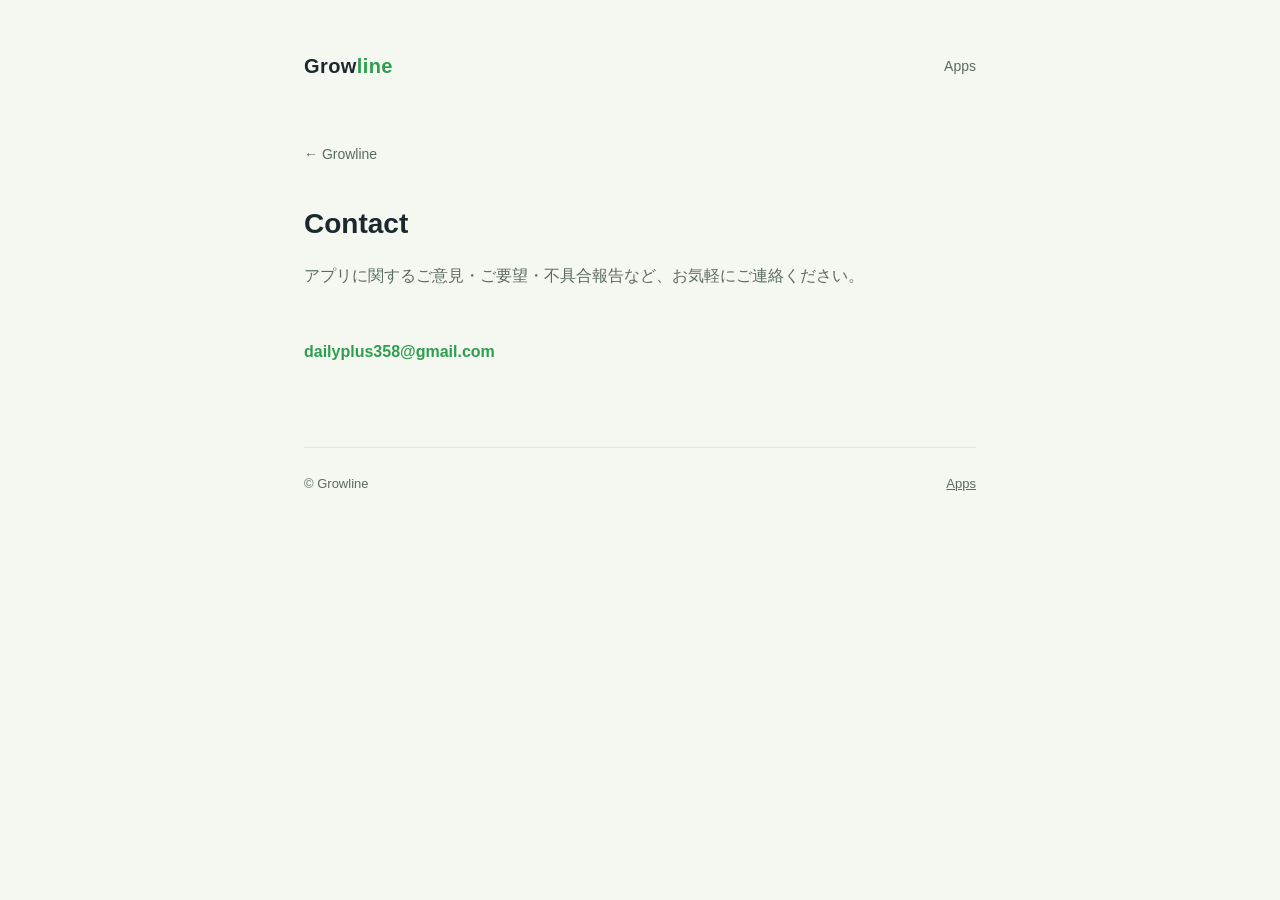
==== contact/index.html @ 9c09496f "Initial Growline site: Daily+ の紹介・プライバシーポリシー・利用規約を公開" ====
<!doctype html>
<html lang="ja">
<head>
<meta charset="utf-8">
<meta name="viewport" content="width=device-width, initial-scale=1">
<title>Contact | Growline</title>
<meta name="description" content="Growlineへのお問い合わせ">
<link rel="stylesheet" href="../assets/css/style.css">
</head>
<body>
<div class="wrap">
  <header class="site-header">
    <a class="logo" href="../">Grow<span>line</span></a>
    <nav class="site-nav">
      <a href="../">Apps</a>
    </nav>
  </header>

  <main>
    <a class="back-link" href="../">&larr; Growline</a>
    <h1>Contact</h1>
    <p class="lede">アプリに関するご意見・ご要望・不具合報告など、お気軽にご連絡ください。</p>
    <a class="contact-email" href="mailto:dailyplus358@gmail.com">dailyplus358@gmail.com</a>
  </main>

  <footer class="site-footer">
    <span>&copy; Growline</span>
    <a href="../">Apps</a>
  </footer>
</div>
</body>
</html>
---- assets/css/style.css ----
:root {
  --ink: #1c2830;
  --ink-soft: #5b6b63;
  --bg: #f5f7f1;
  --surface: #ffffff;
  --line: #e2e6dd;
  --accent: #2f9e4f;
  --accent-soft: #8bc63f;
  --max-width: 720px;
}

@media (prefers-color-scheme: dark) {
  :root {
    --ink: #eaf1ec;
    --ink-soft: #a7b3ac;
    --bg: #10161a;
    --surface: #171f24;
    --line: #263038;
    --accent: #4fc873;
    --accent-soft: #a8db5c;
  }
}

* {
  box-sizing: border-box;
}

body {
  margin: 0;
  background: var(--bg);
  color: var(--ink);
  font-family: -apple-system, BlinkMacSystemFont, "Hiragino Sans", "Yu Gothic", "Noto Sans JP", sans-serif;
  line-height: 1.8;
  -webkit-font-smoothing: antialiased;
}

.wrap {
  max-width: var(--max-width);
  margin: 0 auto;
  padding: 48px 24px 80px;
}

header.site-header {
  display: flex;
  align-items: center;
  justify-content: space-between;
  margin-bottom: 56px;
}

.logo {
  font-size: 20px;
  font-weight: 700;
  letter-spacing: 0.02em;
  color: var(--ink);
  text-decoration: none;
}

.logo span {
  color: var(--accent);
}

nav.site-nav a {
  color: var(--ink-soft);
  text-decoration: none;
  font-size: 14px;
  margin-left: 20px;
}

nav.site-nav a:hover {
  color: var(--accent);
}

h1 {
  font-size: 28px;
  font-weight: 700;
  margin: 0 0 12px;
}

h2 {
  font-size: 18px;
  font-weight: 700;
  margin: 40px 0 12px;
}

p {
  color: var(--ink-soft);
  margin: 0 0 16px;
}

.lede {
  font-size: 16px;
  color: var(--ink-soft);
  margin-bottom: 40px;
}

.app-card {
  display: block;
  padding: 20px 24px;
  border: 1px solid var(--line);
  border-radius: 12px;
  background: var(--surface);
  text-decoration: none;
  color: var(--ink);
  margin-bottom: 16px;
  transition: border-color 0.15s ease;
}

.app-card:hover {
  border-color: var(--accent);
}

.app-card .app-name {
  font-size: 17px;
  font-weight: 700;
  margin-bottom: 4px;
}

.app-card .app-desc {
  font-size: 14px;
  color: var(--ink-soft);
  margin: 0;
}

.app-links {
  display: flex;
  gap: 16px;
  margin-top: 24px;
  font-size: 14px;
}

.app-links a {
  color: var(--accent);
  text-decoration: none;
}

.app-links a:hover {
  text-decoration: underline;
}

.legal section {
  margin-bottom: 28px;
}

.legal h2 {
  font-size: 16px;
  margin: 0 0 8px;
}

.legal p {
  white-space: pre-line;
}

.effective-date {
  margin-top: 48px;
  font-size: 13px;
  color: var(--ink-soft);
  border-top: 1px solid var(--line);
  padding-top: 16px;
}

.back-link {
  display: inline-block;
  margin-bottom: 32px;
  font-size: 14px;
  color: var(--ink-soft);
  text-decoration: none;
}

.back-link:hover {
  color: var(--accent);
}

footer.site-footer {
  margin-top: 80px;
  padding-top: 24px;
  border-top: 1px solid var(--line);
  font-size: 13px;
  color: var(--ink-soft);
  display: flex;
  justify-content: space-between;
  flex-wrap: wrap;
  gap: 8px;
}

footer.site-footer a {
  color: var(--ink-soft);
}

.contact-email {
  display: inline-block;
  font-size: 16px;
  font-weight: 600;
  color: var(--accent);
  text-decoration: none;
  margin-top: 8px;
}
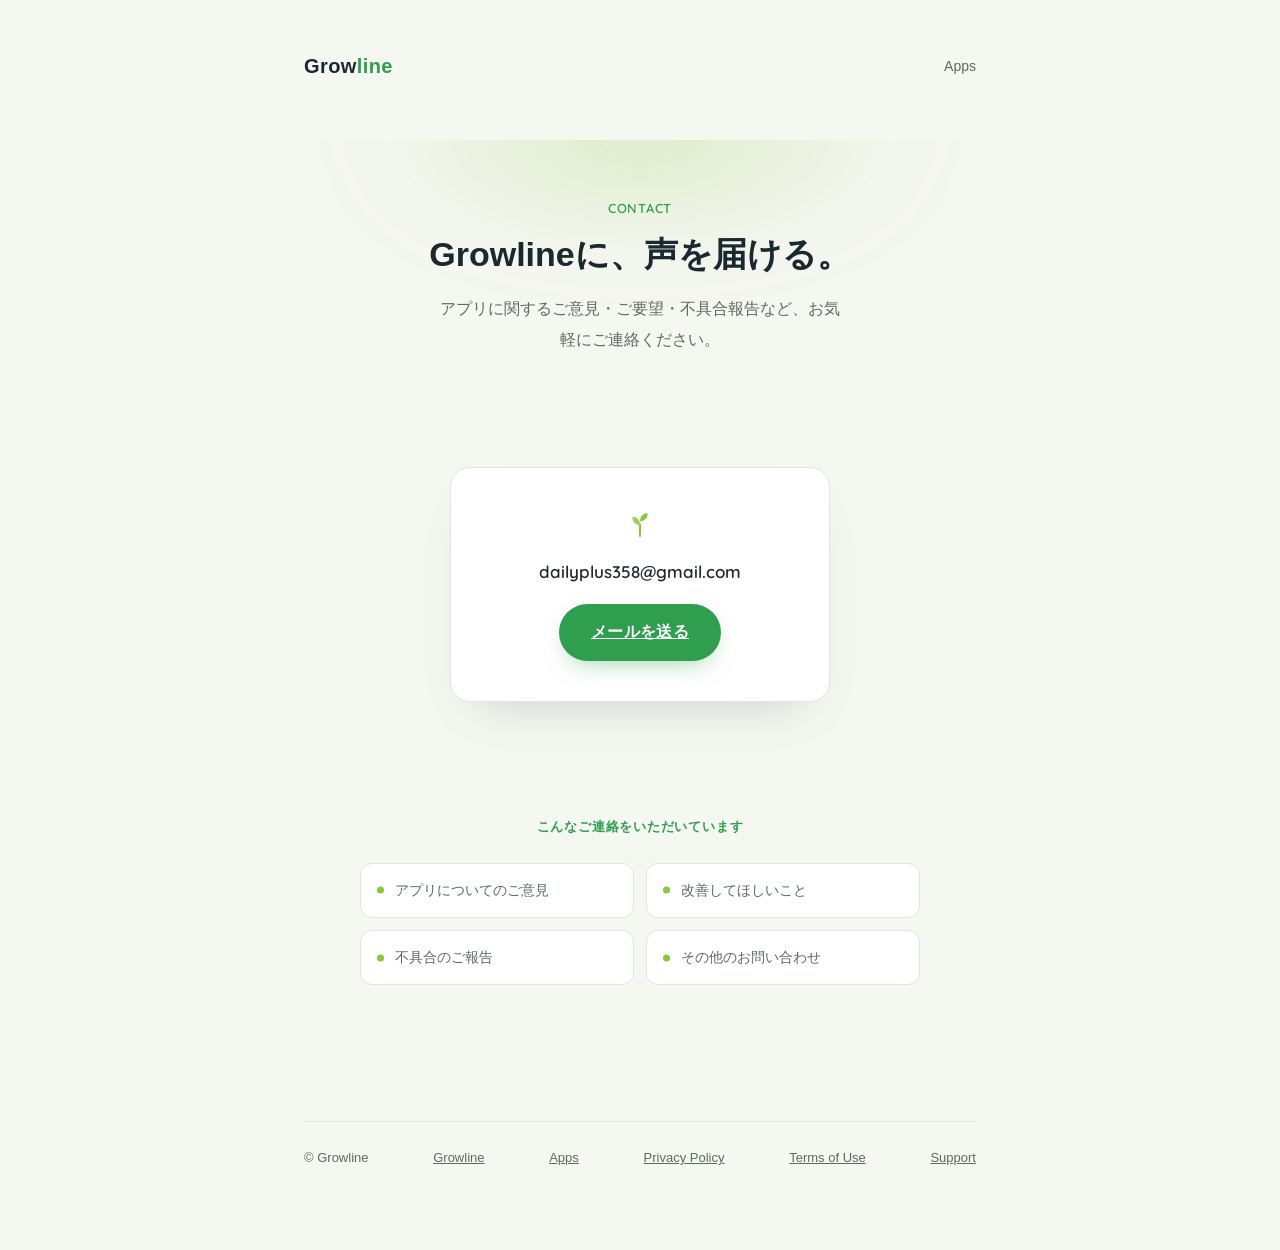
==== commit a9259628: "ContactページをDaily+ブランドサイトと統一感のあるデザインにリニューアル Hero(CONTACT見出し)/連絡先カード(メールボタン)/問い合わせ例/Footerの構成に刷新。 ペーパー" ====
--- a/contact/index.html
+++ b/contact/index.html
@@ -5,9 +5,19 @@
 <meta name="viewport" content="width=device-width, initial-scale=1">
 <title>Contact | Growline</title>
 <meta name="description" content="Growlineへのお問い合わせ">
+<link rel="icon" href="../assets/favicon.png">
 <link rel="stylesheet" href="../assets/css/style.css">
 </head>
 <body>
+
+<svg style="display:none" aria-hidden="true">
+  <symbol id="icon-sprout" viewBox="0 0 24 24" fill="none">
+    <path d="M12 21V12.5" stroke="currentColor" stroke-width="1.6" stroke-linecap="round"/>
+    <path d="M12 13C12 13 6.2 12.6 6.2 6.6C6.2 6.6 12 6.1 12 13Z" fill="currentColor" opacity="0.85"/>
+    <path d="M12 10.2C12 10.2 17.8 9.7 17.8 4C17.8 4 12 3.5 12 10.2Z" fill="currentColor"/>
+  </symbol>
+</svg>
+
 <div class="wrap">
   <header class="site-header">
     <a class="logo" href="../">Grow<span>line</span></a>
@@ -16,17 +26,43 @@
     </nav>
   </header>
 
-  <main>
-    <a class="back-link" href="../">&larr; Growline</a>
-    <h1>Contact</h1>
-    <p class="lede">アプリに関するご意見・ご要望・不具合報告など、お気軽にご連絡ください。</p>
-    <a class="contact-email" href="mailto:dailyplus358@gmail.com">dailyplus358@gmail.com</a>
+  <main class="landing contact-page">
+    <section class="contact-hero reveal">
+      <div class="contact-hero-bg" aria-hidden="true"></div>
+      <p class="eyebrow">CONTACT</p>
+      <h1>Growlineに、<br class="mobile-only">声を届ける。</h1>
+      <p class="contact-lede">アプリに関するご意見・ご要望・不具合報告など、お気軽にご連絡ください。</p>
+    </section>
+
+    <section class="contact-card-section reveal">
+      <div class="contact-card">
+        <svg class="icon-sprout" aria-hidden="true"><use href="#icon-sprout"></use></svg>
+        <p class="contact-card-email">dailyplus358@gmail.com</p>
+        <a class="btn-primary" href="mailto:dailyplus358@gmail.com">メールを送る</a>
+      </div>
+    </section>
+
+    <section class="contact-examples reveal">
+      <p class="eyebrow" style="text-align:center;">こんなご連絡をいただいています</p>
+      <ul class="example-list">
+        <li>アプリについてのご意見</li>
+        <li>改善してほしいこと</li>
+        <li>不具合のご報告</li>
+        <li>その他のお問い合わせ</li>
+      </ul>
+    </section>
   </main>
 
   <footer class="site-footer">
     <span>&copy; Growline</span>
+    <a href="../">Growline</a>
     <a href="../">Apps</a>
+    <a href="../apps/daily-plus/privacy/">Privacy Policy</a>
+    <a href="../apps/daily-plus/terms/">Terms of Use</a>
+    <a href="./">Support</a>
   </footer>
 </div>
+
+<script src="../assets/js/reveal.js" defer></script>
 </body>
 </html>
--- a/assets/css/style.css
+++ b/assets/css/style.css
@@ -194,3 +194,628 @@
   text-decoration: none;
   margin-top: 8px;
 }
+
+/* ============================================================
+   Daily+ ブランドランディング（apps/daily-plus/index.html 専用）
+   既存クラス・トークンは変更せず、ここから下に追記する。
+   ============================================================ */
+
+@font-face {
+  font-family: "Quicksand";
+  src: url("../fonts/Quicksand-Medium.ttf") format("truetype");
+  font-weight: 500;
+  font-style: normal;
+  font-display: swap;
+}
+@font-face {
+  font-family: "Quicksand";
+  src: url("../fonts/Quicksand-SemiBold.ttf") format("truetype");
+  font-weight: 600;
+  font-style: normal;
+  font-display: swap;
+}
+@font-face {
+  font-family: "Quicksand";
+  src: url("../fonts/Quicksand-Bold.ttf") format("truetype");
+  font-weight: 700;
+  font-style: normal;
+  font-display: swap;
+}
+
+:root {
+  --coin: #e8a317;
+  --sprout-light: #8bc63f;
+  --font-numeric: "Quicksand", -apple-system, BlinkMacSystemFont, "Hiragino Sans", "Yu Gothic", "Noto Sans JP",
+    sans-serif;
+  --width-landing: 1120px;
+}
+
+@media (prefers-color-scheme: dark) {
+  :root {
+    --coin: #f3b74a;
+    --sprout-light: #a8db5c;
+  }
+}
+
+/* オーナーが明示的にライトを選んだ場合は常にライトトークンを使う */
+:root[data-theme="light"] {
+  --coin: #e8a317;
+  --sprout-light: #8bc63f;
+}
+:root[data-theme="dark"] {
+  --coin: #f3b74a;
+  --sprout-light: #a8db5c;
+}
+
+.wrap--wide {
+  max-width: var(--width-landing);
+}
+
+.landing section {
+  padding: 56px 0;
+  max-width: 100%;
+}
+
+.landing .section-inner {
+  max-width: 620px;
+  margin: 0 auto;
+}
+
+.eyebrow {
+  font-family: var(--font-numeric);
+  font-weight: 600;
+  font-size: 13px;
+  letter-spacing: 0.06em;
+  color: var(--accent);
+  margin: 0 0 10px;
+}
+
+.landing h2 {
+  font-size: 24px;
+  line-height: 1.5;
+  margin: 0 0 16px;
+}
+
+.landing p {
+  line-height: 1.9;
+}
+
+/* ---- ヘッダーのDaily+ロゴ（daily-plusページ専用） ---- */
+
+.logo-daily {
+  display: inline-flex;
+  align-items: center;
+  gap: 6px;
+}
+
+.logo-daily .icon-sprout {
+  width: 18px;
+  height: 18px;
+  color: var(--accent);
+  flex-shrink: 0;
+}
+
+/* ---- 「考え方」セクションの控えめな成長モチーフ ---- */
+
+.story-glyph {
+  width: 34px;
+  height: 34px;
+  margin: 36px auto;
+  color: var(--sprout-light);
+  opacity: 0.8;
+}
+
+.story-glyph svg {
+  width: 100%;
+  height: 100%;
+}
+
+/* ---- Hero ---- */
+
+.hero {
+  position: relative;
+  padding: 32px 0 48px;
+  display: flex;
+  flex-direction: column;
+  align-items: center;
+  text-align: center;
+  gap: 32px;
+  overflow: hidden;
+}
+
+.hero-bg {
+  position: absolute;
+  inset: -25% -25% auto -25%;
+  height: 560px;
+  background: radial-gradient(40% 40% at 28% 22%, rgba(139, 198, 63, 0.32), transparent 60%),
+    radial-gradient(32% 32% at 78% 10%, rgba(232, 163, 23, 0.16), transparent 60%);
+  filter: blur(48px);
+  z-index: -1;
+  pointer-events: none;
+}
+
+@media (prefers-color-scheme: dark) {
+  .hero-bg {
+    background: radial-gradient(40% 40% at 28% 22%, rgba(168, 219, 92, 0.16), transparent 60%),
+      radial-gradient(32% 32% at 78% 10%, rgba(243, 183, 74, 0.1), transparent 60%);
+  }
+}
+
+.hero-eyebrow {
+  display: inline-flex;
+  align-items: center;
+  gap: 6px;
+  font-family: var(--font-numeric);
+  font-weight: 600;
+  font-size: 14px;
+  letter-spacing: 0.04em;
+  color: var(--accent);
+  margin: 0 0 4px;
+}
+
+.hero-eyebrow .icon-sprout {
+  width: 16px;
+  height: 16px;
+  flex-shrink: 0;
+}
+
+.hero-title {
+  font-size: clamp(28px, 7vw, 40px);
+  font-weight: 700;
+  line-height: 1.45;
+  margin: 0;
+  color: var(--ink);
+}
+
+.hero-sub {
+  font-size: 16px;
+  color: var(--ink-soft);
+  max-width: 420px;
+  margin: 0 auto;
+  line-height: 1.9;
+}
+
+.hero-cta {
+  display: flex;
+  flex-direction: column;
+  align-items: center;
+  gap: 10px;
+}
+
+.hero-cta-note {
+  font-size: 12px;
+  color: var(--ink-soft);
+}
+
+.btn-primary {
+  display: inline-flex;
+  align-items: center;
+  justify-content: center;
+  padding: 14px 32px;
+  border-radius: 999px;
+  background: var(--accent);
+  color: #fff;
+  font-weight: 700;
+  font-size: 16px;
+  letter-spacing: 0.02em;
+  border: none;
+  box-shadow: 0 10px 24px -10px rgba(47, 158, 79, 0.5);
+}
+
+.btn-primary--soon {
+  background: var(--surface);
+  color: var(--accent);
+  border: 1.5px solid var(--accent);
+  box-shadow: none;
+  cursor: default;
+}
+
+.hero-visual {
+  position: relative;
+  display: flex;
+  justify-content: center;
+}
+
+.phone-frame {
+  position: relative;
+  width: 220px;
+  border-radius: 30px;
+  overflow: hidden;
+  border: 6px solid var(--ink);
+  background: var(--ink);
+  box-shadow: 0 28px 52px -22px rgba(28, 40, 48, 0.4);
+}
+
+.phone-frame img {
+  display: block;
+  width: 100%;
+  height: auto;
+}
+
+@media (min-width: 760px) {
+  .hero {
+    flex-direction: row;
+    text-align: left;
+    align-items: center;
+    justify-content: space-between;
+    padding: 88px 0 104px;
+    gap: 56px;
+  }
+  .hero-copy {
+    flex: 1;
+    min-width: 0;
+  }
+  .hero-sub {
+    margin: 0;
+  }
+  .hero-cta {
+    align-items: flex-start;
+  }
+  .phone-frame {
+    width: 250px;
+  }
+}
+
+/* ---- Split layout: 考え方 / 今日の日給 / 成長を見る で共有 ---- */
+
+.split {
+  display: flex;
+  flex-direction: column;
+  gap: 28px;
+  align-items: center;
+}
+
+.split .split-visual {
+  width: 100%;
+  max-width: 260px;
+  flex-shrink: 0;
+}
+
+.split .split-visual img {
+  width: 100%;
+  height: auto;
+  display: block;
+  border-radius: 20px;
+  box-shadow: 0 22px 44px -26px rgba(28, 40, 48, 0.32);
+}
+
+.split .split-body {
+  text-align: center;
+}
+
+@media (min-width: 760px) {
+  .split {
+    flex-direction: row;
+    align-items: center;
+    gap: 64px;
+  }
+  .split.split-reverse {
+    flex-direction: row-reverse;
+  }
+  .split .split-body {
+    flex: 1;
+    text-align: left;
+  }
+  .split .split-body .eyebrow,
+  .split .split-body h2,
+  .split .split-body p {
+    margin-left: 0;
+  }
+}
+
+.metric-list {
+  list-style: none;
+  padding: 0;
+  margin: 20px 0 0;
+  display: flex;
+  flex-direction: column;
+  gap: 16px;
+  text-align: left;
+}
+
+.metric-list li {
+  padding-left: 20px;
+  position: relative;
+  color: var(--ink-soft);
+  line-height: 1.8;
+  font-size: 14px;
+}
+
+.metric-list li::before {
+  content: "";
+  position: absolute;
+  left: 0;
+  top: 8px;
+  width: 8px;
+  height: 8px;
+  border-radius: 50%;
+  background: var(--sprout-light);
+}
+
+.metric-list strong {
+  display: block;
+  color: var(--ink);
+  font-weight: 700;
+  font-size: 15px;
+  margin-bottom: 2px;
+}
+
+.promise-card {
+  margin-top: 24px;
+  padding: 20px 24px;
+  border-radius: 16px;
+  background: var(--surface);
+  border: 1px solid var(--line);
+  font-size: 14px;
+  color: var(--ink-soft);
+  line-height: 1.9;
+  text-align: left;
+}
+
+.promise-card strong {
+  color: var(--accent);
+}
+
+/* ---- Features ---- */
+
+.features .section-inner {
+  max-width: var(--width-landing);
+  text-align: center;
+}
+
+.feature-grid {
+  display: grid;
+  grid-template-columns: 1fr;
+  gap: 16px;
+  margin-top: 28px;
+  text-align: left;
+}
+
+.feature-card {
+  padding: 24px;
+  border-radius: 16px;
+  background: var(--surface);
+  border: 1px solid var(--line);
+}
+
+.feature-card .icon-sprout {
+  width: 22px;
+  height: 22px;
+  color: var(--accent);
+  margin-bottom: 12px;
+}
+
+.feature-card h3 {
+  font-size: 16px;
+  margin: 0 0 8px;
+  color: var(--ink);
+}
+
+.feature-card p {
+  margin: 0;
+  font-size: 14px;
+  color: var(--ink-soft);
+}
+
+@media (min-width: 640px) {
+  .feature-grid {
+    grid-template-columns: repeat(2, 1fr);
+  }
+}
+
+/* ---- App Preview ---- */
+
+.app-preview .section-inner {
+  max-width: var(--width-landing);
+  text-align: center;
+}
+
+.preview-scroll {
+  display: flex;
+  gap: 16px;
+  overflow-x: auto;
+  padding: 28px 4px 12px;
+  scroll-snap-type: x mandatory;
+  -webkit-overflow-scrolling: touch;
+}
+
+.preview-item {
+  flex: 0 0 auto;
+  width: 190px;
+  scroll-snap-align: center;
+  text-align: center;
+}
+
+.preview-item img {
+  width: 100%;
+  height: auto;
+  display: block;
+  border-radius: 18px;
+  box-shadow: 0 18px 36px -20px rgba(28, 40, 48, 0.32);
+}
+
+.preview-item span {
+  display: block;
+  margin-top: 10px;
+  font-size: 13px;
+  color: var(--ink-soft);
+}
+
+@media (min-width: 760px) {
+  .preview-scroll {
+    overflow: visible;
+    flex-wrap: wrap;
+    justify-content: center;
+  }
+}
+
+/* ---- CTA (最終) ---- */
+
+.cta-final {
+  text-align: center;
+  display: flex;
+  flex-direction: column;
+  align-items: center;
+  gap: 20px;
+}
+
+.cta-final h2 {
+  font-size: 26px;
+}
+
+.cta-final p {
+  color: var(--ink-soft);
+  margin: 0;
+}
+
+@media (min-width: 760px) {
+  .mobile-only {
+    display: none;
+  }
+}
+
+/* ---- Scroll reveal（progressive enhancement） ---- */
+
+.reveal {
+  opacity: 1;
+  transform: none;
+}
+
+.js-ready .reveal {
+  opacity: 0;
+  transform: translateY(16px);
+  transition: opacity 0.6s ease, transform 0.6s ease;
+}
+
+.js-ready .reveal.is-visible {
+  opacity: 1;
+  transform: none;
+}
+
+@media (prefers-reduced-motion: reduce) {
+  .js-ready .reveal {
+    opacity: 1;
+    transform: none;
+    transition: none;
+  }
+}
+
+/* ============================================================
+   Contact ページ（contact/index.html 専用）
+   ============================================================ */
+
+.contact-hero {
+  position: relative;
+  text-align: center;
+  padding: 56px 0 40px;
+  overflow: hidden;
+}
+
+.contact-hero-bg {
+  position: absolute;
+  inset: -30% -25% auto -25%;
+  height: 380px;
+  background: radial-gradient(45% 45% at 50% 20%, rgba(139, 198, 63, 0.28), transparent 62%);
+  filter: blur(44px);
+  z-index: -1;
+  pointer-events: none;
+}
+
+@media (prefers-color-scheme: dark) {
+  .contact-hero-bg {
+    background: radial-gradient(45% 45% at 50% 20%, rgba(168, 219, 92, 0.14), transparent 62%);
+  }
+}
+
+.contact-hero h1 {
+  font-size: clamp(26px, 6vw, 34px);
+  font-weight: 700;
+  line-height: 1.4;
+  margin: 0 0 16px;
+  color: var(--ink);
+}
+
+.contact-lede {
+  max-width: 400px;
+  margin: 0 auto;
+  color: var(--ink-soft);
+}
+
+.contact-card-section {
+  display: flex;
+  justify-content: center;
+  padding: 24px 0 56px;
+}
+
+.contact-card {
+  width: 100%;
+  max-width: 380px;
+  padding: 40px 32px;
+  border-radius: 20px;
+  background: var(--surface);
+  border: 1px solid var(--line);
+  box-shadow: 0 24px 48px -30px rgba(28, 40, 48, 0.25);
+  text-align: center;
+  display: flex;
+  flex-direction: column;
+  align-items: center;
+  gap: 16px;
+}
+
+.contact-card .icon-sprout {
+  width: 32px;
+  height: 32px;
+  color: var(--sprout-light);
+}
+
+.contact-card-email {
+  font-family: var(--font-numeric);
+  font-size: 17px;
+  font-weight: 600;
+  color: var(--ink);
+  margin: 0;
+  word-break: break-all;
+}
+
+.contact-examples {
+  padding-bottom: 64px;
+}
+
+.example-list {
+  list-style: none;
+  padding: 0;
+  margin: 24px auto 0;
+  max-width: 560px;
+  display: grid;
+  grid-template-columns: 1fr;
+  gap: 12px;
+}
+
+.example-list li {
+  position: relative;
+  padding: 14px 20px 14px 34px;
+  background: var(--surface);
+  border: 1px solid var(--line);
+  border-radius: 12px;
+  color: var(--ink-soft);
+  font-size: 14px;
+  text-align: left;
+}
+
+.example-list li::before {
+  content: "";
+  position: absolute;
+  left: 16px;
+  top: 50%;
+  transform: translateY(-50%);
+  width: 7px;
+  height: 7px;
+  border-radius: 50%;
+  background: var(--sprout-light);
+}
+
+@media (min-width: 640px) {
+  .example-list {
+    grid-template-columns: repeat(2, 1fr);
+  }
+}
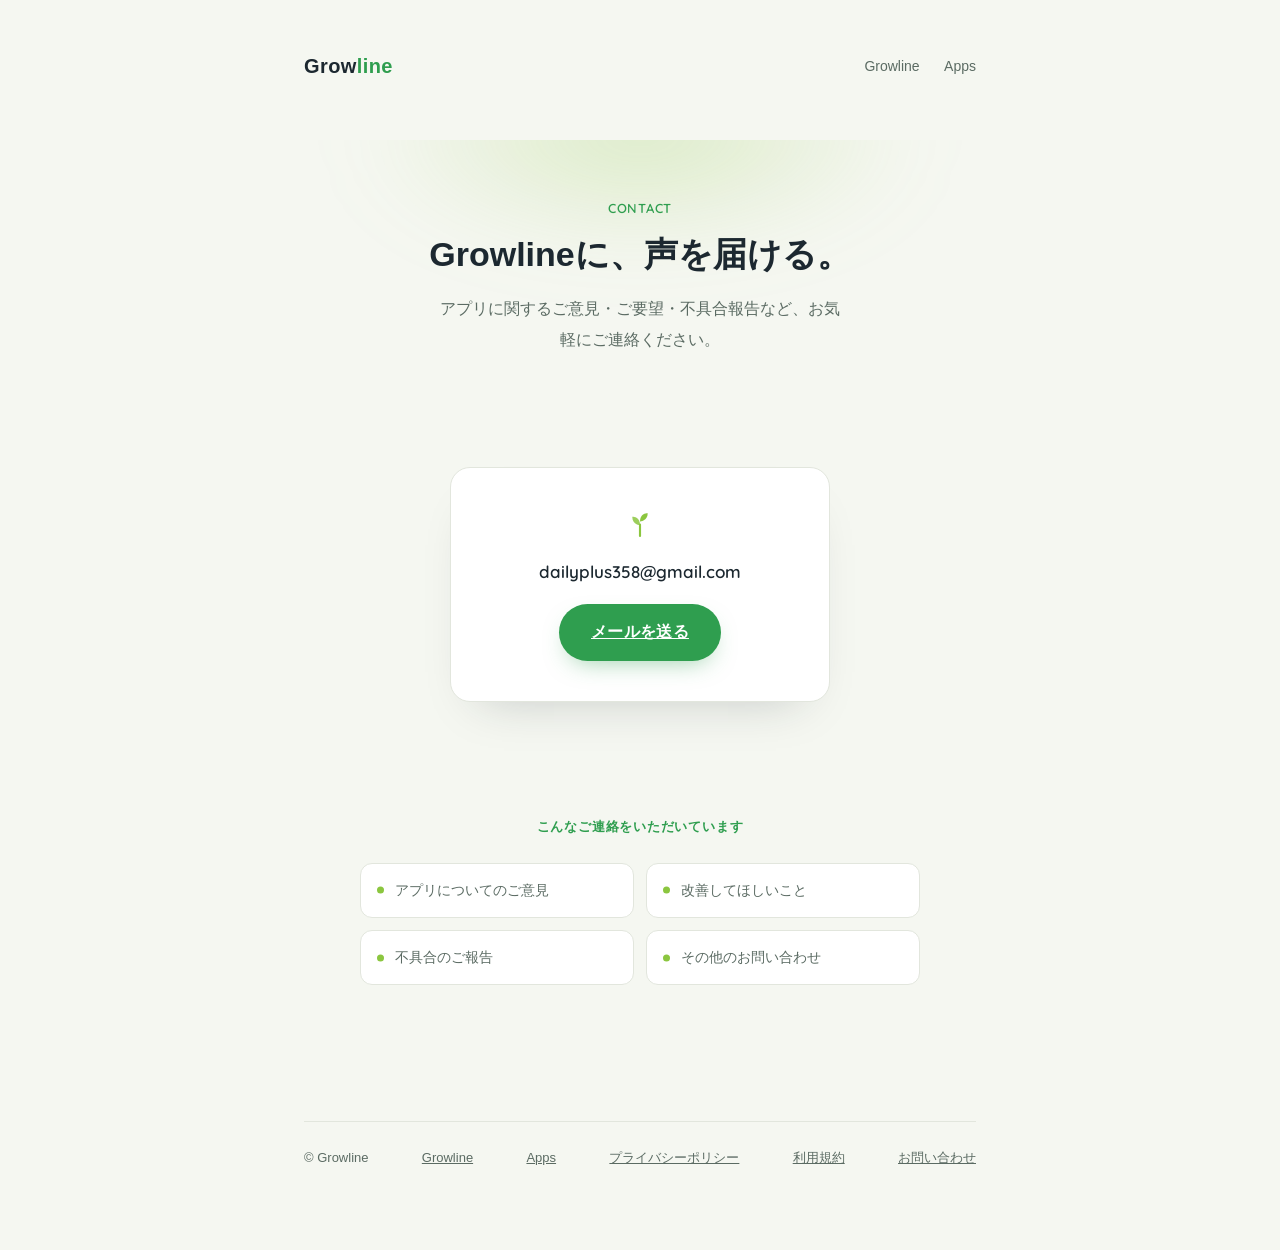
==== commit ad4ba725: "Growlineトップページをブランドサイトへリニューアル、ヘッダー表記を統一 - トップページをHero/考え方/Apps/積み重ね/Contact/Footerの構成に全面リライト。   「小さく" ====
--- a/contact/index.html
+++ b/contact/index.html
@@ -22,7 +22,8 @@
   <header class="site-header">
     <a class="logo" href="../">Grow<span>line</span></a>
     <nav class="site-nav">
-      <a href="../">Apps</a>
+      <a href="../">Growline</a>
+      <a href="../#apps">Apps</a>
     </nav>
   </header>
 
@@ -57,9 +58,9 @@
     <span>&copy; Growline</span>
     <a href="../">Growline</a>
     <a href="../">Apps</a>
-    <a href="../apps/daily-plus/privacy/">Privacy Policy</a>
-    <a href="../apps/daily-plus/terms/">Terms of Use</a>
-    <a href="./">Support</a>
+    <a href="../apps/daily-plus/privacy/">プライバシーポリシー</a>
+    <a href="../apps/daily-plus/terms/">利用規約</a>
+    <a href="./">お問い合わせ</a>
   </footer>
 </div>
 
--- a/assets/css/style.css
+++ b/assets/css/style.css
@@ -819,3 +819,116 @@
     grid-template-columns: repeat(2, 1fr);
   }
 }
+
+/* ============================================================
+   Growline トップページ（index.html 専用）
+   ============================================================ */
+
+.gl-hero {
+  text-align: center;
+  padding: 48px 0 40px;
+}
+
+.gl-hero-glyph {
+  width: 180px;
+  height: 48px;
+  margin: 0 auto 28px;
+  color: var(--sprout-light);
+}
+
+.gl-hero-glyph svg {
+  width: 100%;
+  height: 100%;
+}
+
+.gl-hero-name {
+  font-size: clamp(24px, 5vw, 30px);
+  font-weight: 700;
+  letter-spacing: 0.01em;
+  margin: 0 0 20px;
+  color: var(--ink);
+}
+
+.gl-hero-name span {
+  color: var(--accent);
+}
+
+.gl-hero-tagline {
+  font-size: clamp(30px, 7.5vw, 44px);
+  font-weight: 700;
+  line-height: 1.4;
+  margin: 0 0 18px;
+  color: var(--ink);
+}
+
+.gl-hero-sub {
+  font-size: 16px;
+  color: var(--ink-soft);
+  max-width: 380px;
+  margin: 0 auto;
+}
+
+.gl-app-grid {
+  display: grid;
+  grid-template-columns: repeat(auto-fit, minmax(240px, 1fr));
+  gap: 16px;
+  max-width: 420px;
+  margin: 28px auto 0;
+}
+
+.gl-app-card {
+  display: flex;
+  flex-direction: column;
+  align-items: flex-start;
+  gap: 6px;
+  padding: 28px 28px 24px;
+  text-align: left;
+}
+
+.gl-app-card .icon-sprout {
+  width: 24px;
+  height: 24px;
+  color: var(--accent);
+  margin-bottom: 6px;
+}
+
+.gl-app-card .gl-app-link {
+  margin-top: 10px;
+  font-size: 13px;
+  font-weight: 600;
+  color: var(--accent);
+}
+
+.gl-apps-note {
+  margin: 24px 0 0;
+  font-size: 13px;
+  color: var(--ink-soft);
+}
+
+.gl-growth {
+  text-align: center;
+}
+
+.gl-growth-glyph {
+  width: 220px;
+  height: 56px;
+  margin: 0 auto 20px;
+  color: var(--sprout-light);
+  opacity: 0.9;
+}
+
+.gl-growth-glyph svg {
+  width: 100%;
+  height: 100%;
+}
+
+.gl-growth-caption {
+  color: var(--ink-soft);
+  margin: 0;
+}
+
+@media (min-width: 760px) {
+  .gl-hero {
+    padding: 88px 0 64px;
+  }
+}
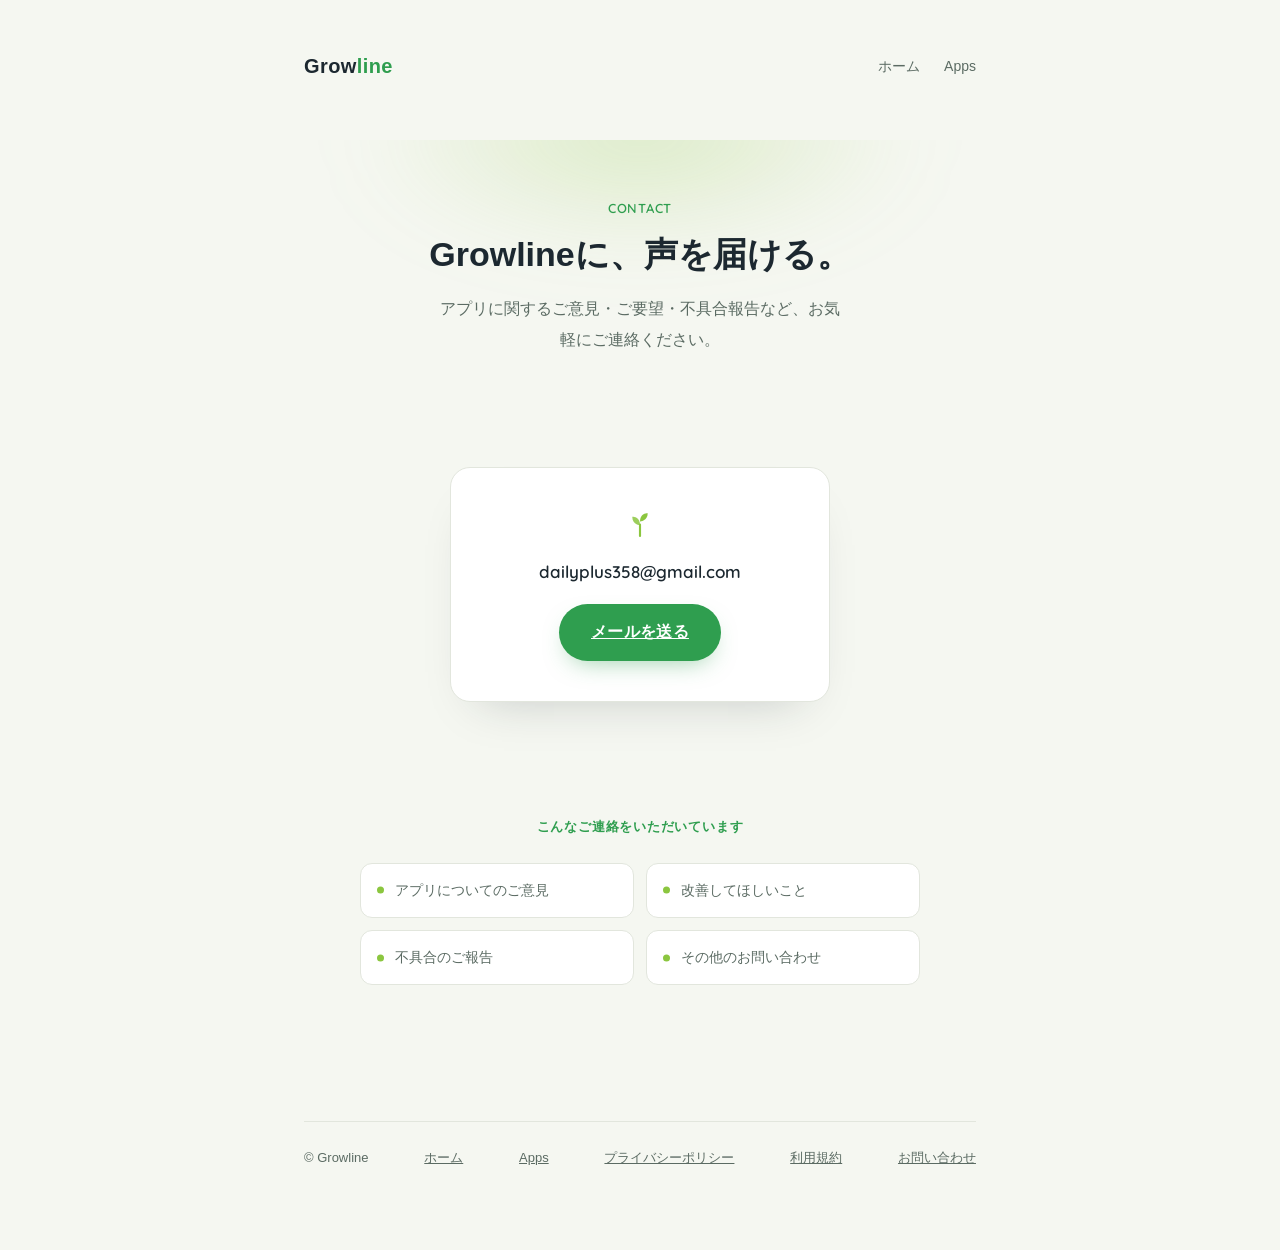
==== commit 91e81749: "文言調整とナビ表記の統一 - Growlineトップ: Hero説明文/考え方本文/Contact CTA文言を調整 - 各ページのナビ「Growline」表記を「ホーム」に統一、Contactフッタ" ====
--- a/contact/index.html
+++ b/contact/index.html
@@ -22,7 +22,7 @@
   <header class="site-header">
     <a class="logo" href="../">Grow<span>line</span></a>
     <nav class="site-nav">
-      <a href="../">Growline</a>
+      <a href="../">ホーム</a>
       <a href="../#apps">Apps</a>
     </nav>
   </header>
@@ -56,8 +56,8 @@
 
   <footer class="site-footer">
     <span>&copy; Growline</span>
-    <a href="../">Growline</a>
-    <a href="../">Apps</a>
+    <a href="../">ホーム</a>
+    <a href="../#apps">Apps</a>
     <a href="../apps/daily-plus/privacy/">プライバシーポリシー</a>
     <a href="../apps/daily-plus/terms/">利用規約</a>
     <a href="./">お問い合わせ</a>
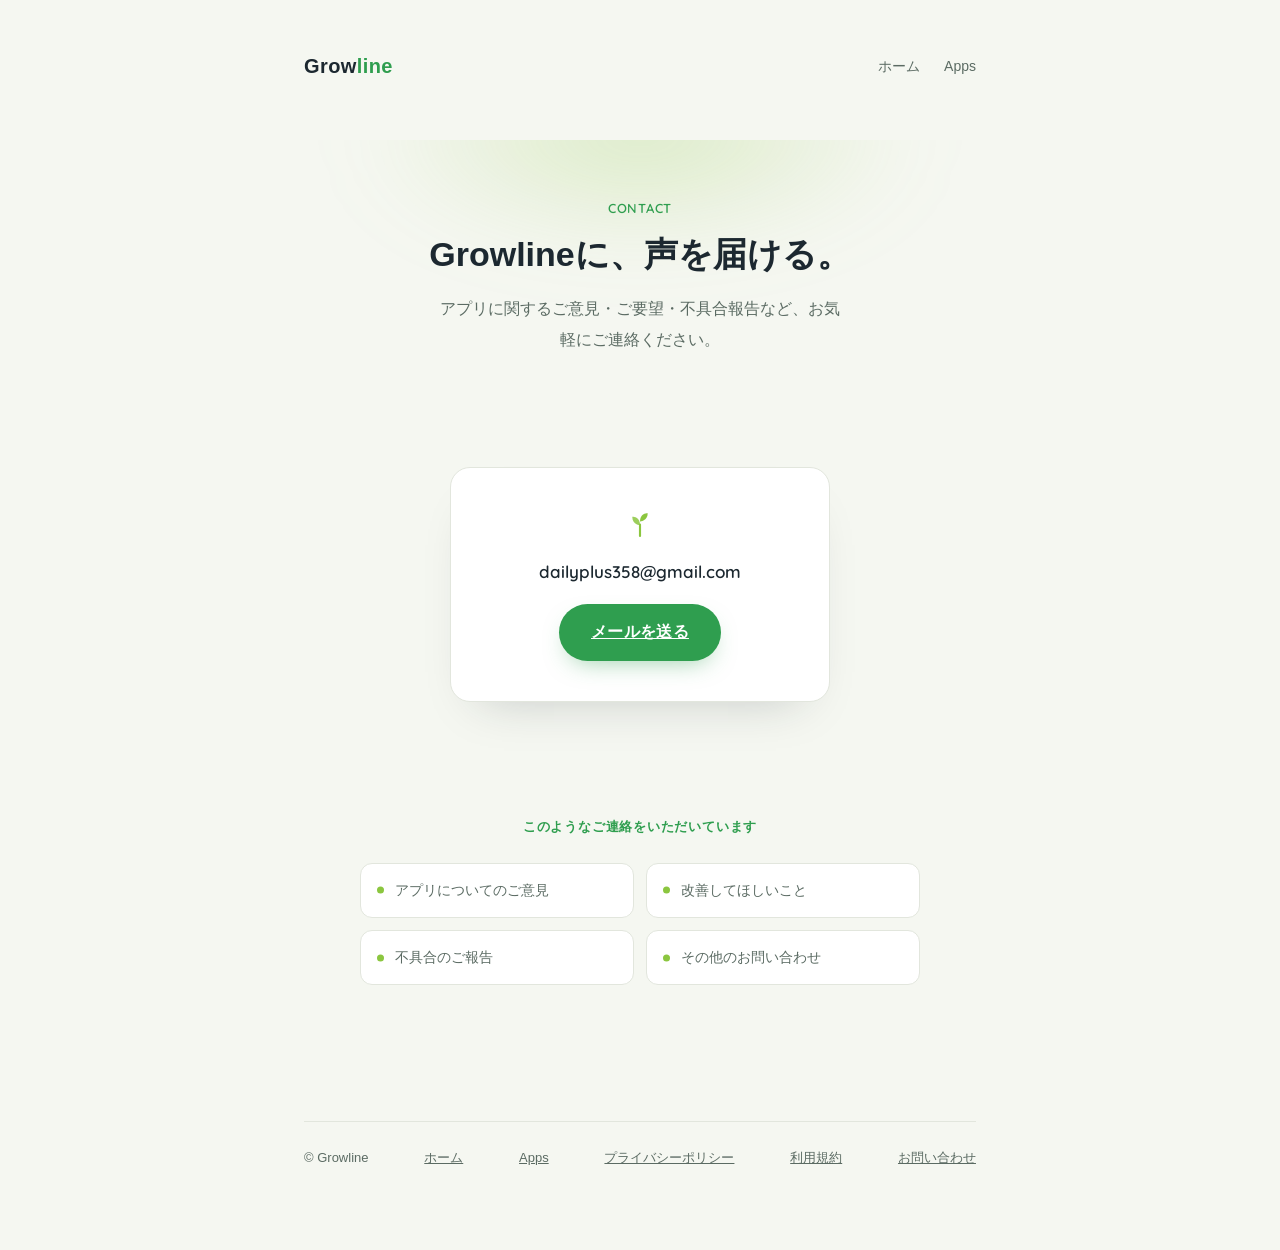
==== commit b9b721f4: "Daily+ページに積み上げセクション追加、AdMob記述の更新、文言微修正 - apps/daily-plus/: 「積み上げ」専用セクションを新設（今日の日給の直後に配置）。   Features" ====
--- a/contact/index.html
+++ b/contact/index.html
@@ -44,7 +44,7 @@
     </section>
 
     <section class="contact-examples reveal">
-      <p class="eyebrow" style="text-align:center;">こんなご連絡をいただいています</p>
+      <p class="eyebrow" style="text-align:center;">このようなご連絡をいただいています</p>
       <ul class="example-list">
         <li>アプリについてのご意見</li>
         <li>改善してほしいこと</li>
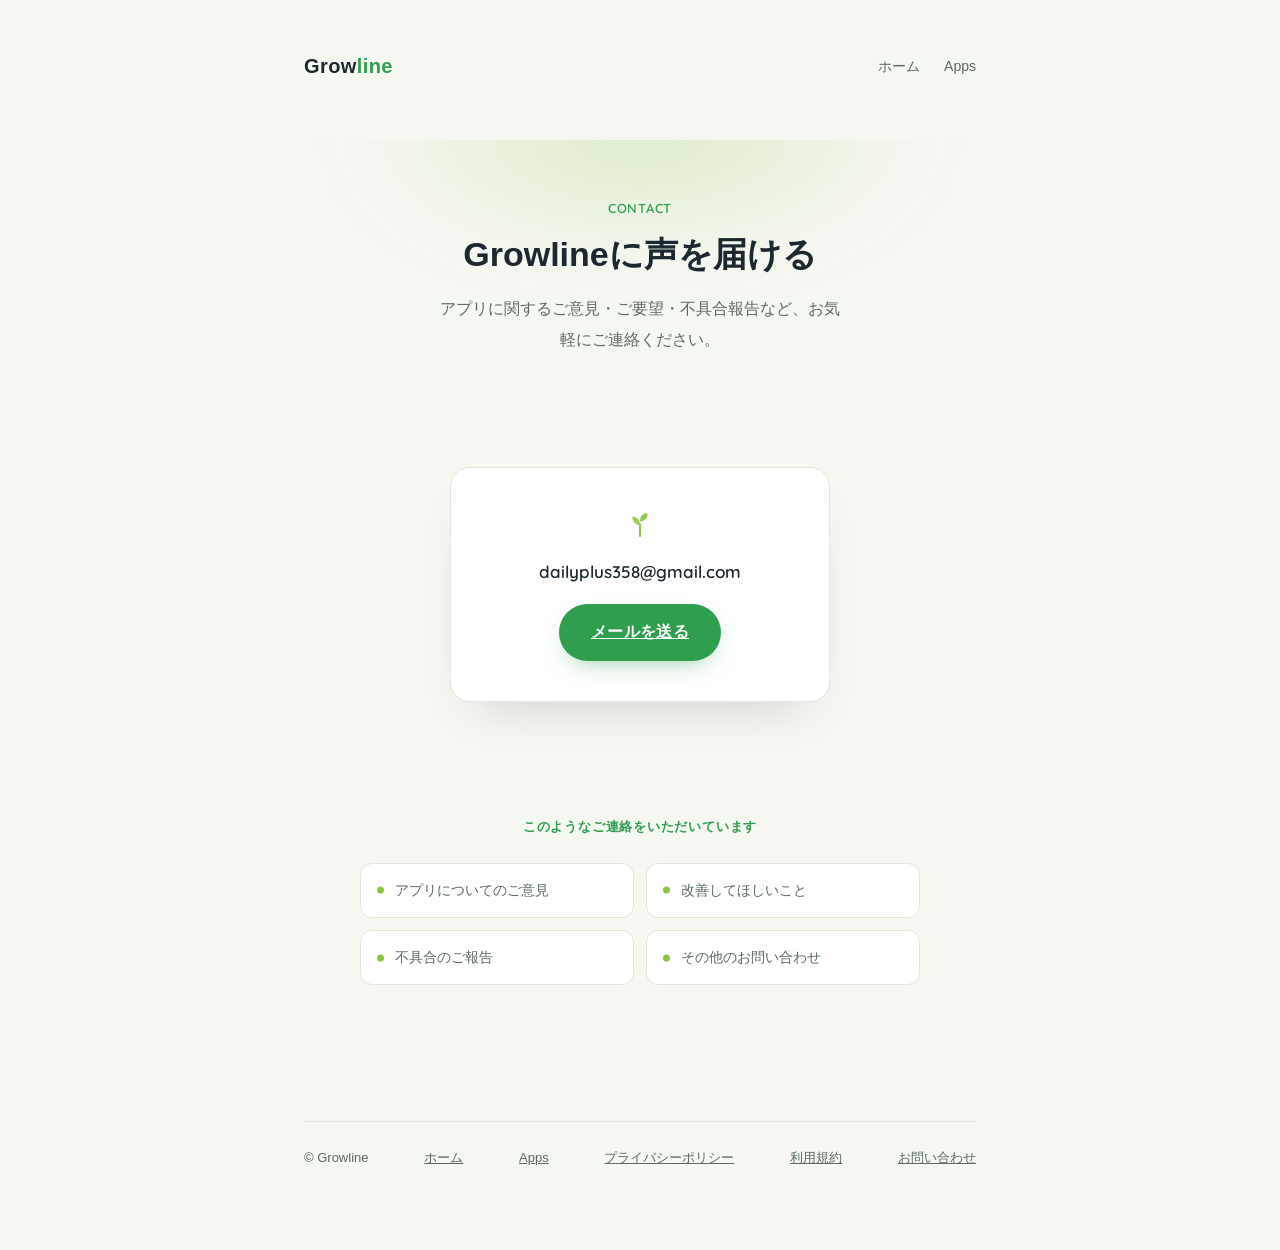
==== commit 0c1cebe3: "お問い合わせ: 見出しの読点・句点を削除 Co-Authored-By: Claude Opus 5.5 <noreply@anthropic.com>" ====
--- a/contact/index.html
+++ b/contact/index.html
@@ -1,6 +1,15 @@
 <!doctype html>
 <html lang="ja">
 <head>
+<!-- Google tag (gtag.js) -->
+<script async src="https://www.googletagmanager.com/gtag/js?id=G-E14W9MTELS"></script>
+<script>
+  window.dataLayer = window.dataLayer || [];
+  function gtag(){dataLayer.push(arguments);}
+  gtag('js', new Date());
+
+  gtag('config', 'G-E14W9MTELS');
+</script>
 <meta charset="utf-8">
 <meta name="viewport" content="width=device-width, initial-scale=1">
 <title>Contact | Growline</title>
@@ -31,7 +40,7 @@
     <section class="contact-hero reveal">
       <div class="contact-hero-bg" aria-hidden="true"></div>
       <p class="eyebrow">CONTACT</p>
-      <h1>Growlineに、<br class="mobile-only">声を届ける。</h1>
+      <h1>Growlineに<br class="mobile-only">声を届ける</h1>
       <p class="contact-lede">アプリに関するご意見・ご要望・不具合報告など、お気軽にご連絡ください。</p>
     </section>
 
--- a/assets/css/style.css
+++ b/assets/css/style.css
@@ -359,6 +359,10 @@
   flex-shrink: 0;
 }
 
+.hero-title-accent {
+  color: var(--accent);
+}
+
 .hero-title {
   font-size: clamp(28px, 7vw, 40px);
   font-weight: 700;
@@ -402,34 +406,39 @@
   box-shadow: 0 10px 24px -10px rgba(47, 158, 79, 0.5);
 }
 
-.btn-primary--soon {
+.btn-secondary {
+  display: inline-flex;
+  align-items: center;
+  justify-content: center;
+  padding: 14px 32px;
+  border-radius: 999px;
   background: var(--surface);
   color: var(--accent);
+  font-weight: 700;
+  font-size: 16px;
+  letter-spacing: 0.02em;
   border: 1.5px solid var(--accent);
   box-shadow: none;
-  cursor: default;
+}
+
+.hero-copy {
+  width: 100%;
 }
 
 .hero-visual {
   position: relative;
   display: flex;
   justify-content: center;
-}
-
-.phone-frame {
-  position: relative;
-  width: 220px;
-  border-radius: 30px;
-  overflow: hidden;
-  border: 6px solid var(--ink);
-  background: var(--ink);
-  box-shadow: 0 28px 52px -22px rgba(28, 40, 48, 0.4);
-}
-
-.phone-frame img {
+  min-width: 0;
+  width: 100%;
+}
+
+.hero-mockup {
   display: block;
   width: 100%;
+  max-width: 320px;
   height: auto;
+  min-width: 0;
 }
 
 @media (min-width: 760px) {
@@ -451,8 +460,12 @@
   .hero-cta {
     align-items: flex-start;
   }
-  .phone-frame {
-    width: 250px;
+  .hero-visual {
+    flex: 1;
+    min-width: 0;
+  }
+  .hero-mockup {
+    max-width: 380px;
   }
 }
 
@@ -469,6 +482,14 @@
   width: 100%;
   max-width: 260px;
   flex-shrink: 0;
+}
+
+.split .split-visual--illustrated {
+  max-width: 320px;
+}
+
+.split .split-visual--duo {
+  max-width: 420px;
 }
 
 .split .split-visual img {
@@ -500,6 +521,12 @@
   .split .split-body h2,
   .split .split-body p {
     margin-left: 0;
+  }
+  .split .split-visual--illustrated {
+    max-width: 380px;
+  }
+  .split .split-visual--duo {
+    max-width: 500px;
   }
 }
 
@@ -556,6 +583,77 @@
   color: var(--accent);
 }
 
+/* ---- ヒーローCTAを挟むマスコット ---- */
+
+.hero-cta-flanked {
+  display: flex;
+  align-items: center;
+  justify-content: center;
+  gap: 8px;
+  flex-wrap: wrap;
+  max-width: 100%;
+}
+
+.hero-mascot {
+  height: 56px;
+  width: auto;
+  flex-shrink: 0;
+  filter: drop-shadow(0 12px 20px rgba(28, 40, 48, 0.15));
+}
+
+.hero-cta-flanked .btn-primary {
+  width: 172px;
+  white-space: nowrap;
+}
+
+/* 極端に狭い旧型端末(iPhone SE 1st gen相当、幅320px級)のみ横並びが収まらないため縦積みにする */
+@media (max-width: 335px) {
+  .hero-cta-flanked {
+    flex-direction: column;
+  }
+}
+
+/* ---- タメルくん&ドパドパくん マスコット紹介 ---- */
+
+.mascot-duo {
+  display: grid;
+  grid-template-columns: repeat(2, 1fr);
+  gap: 24px 16px;
+  margin: 28px auto 24px;
+  max-width: 420px;
+}
+
+.mascot-card {
+  display: flex;
+  flex-direction: column;
+  align-items: center;
+}
+
+.mascot-img {
+  height: 150px;
+  width: auto;
+  max-width: 100%;
+  margin: 0 0 12px;
+  display: block;
+  filter: drop-shadow(0 16px 24px rgba(28, 40, 48, 0.15));
+}
+
+.mascot-card strong {
+  color: var(--ink);
+  font-size: 15px;
+  font-weight: 700;
+}
+
+.mascot-card span {
+  color: var(--ink-soft);
+  font-size: 13px;
+  margin-top: 2px;
+}
+
+.mascot .btn-secondary {
+  margin-top: 8px;
+}
+
 /* ---- Features ---- */
 
 .features .section-inner {
@@ -603,52 +701,6 @@
   }
 }
 
-/* ---- App Preview ---- */
-
-.app-preview .section-inner {
-  max-width: var(--width-landing);
-  text-align: center;
-}
-
-.preview-scroll {
-  display: flex;
-  gap: 16px;
-  overflow-x: auto;
-  padding: 28px 4px 12px;
-  scroll-snap-type: x mandatory;
-  -webkit-overflow-scrolling: touch;
-}
-
-.preview-item {
-  flex: 0 0 auto;
-  width: 190px;
-  scroll-snap-align: center;
-  text-align: center;
-}
-
-.preview-item img {
-  width: 100%;
-  height: auto;
-  display: block;
-  border-radius: 18px;
-  box-shadow: 0 18px 36px -20px rgba(28, 40, 48, 0.32);
-}
-
-.preview-item span {
-  display: block;
-  margin-top: 10px;
-  font-size: 13px;
-  color: var(--ink-soft);
-}
-
-@media (min-width: 760px) {
-  .preview-scroll {
-    overflow: visible;
-    flex-wrap: wrap;
-    justify-content: center;
-  }
-}
-
 /* ---- CTA (最終) ---- */
 
 .cta-final {
@@ -671,6 +723,16 @@
 @media (min-width: 760px) {
   .mobile-only {
     display: none;
+  }
+}
+
+.desktop-only {
+  display: none;
+}
+
+@media (min-width: 760px) {
+  .desktop-only {
+    display: inline;
   }
 }
 
